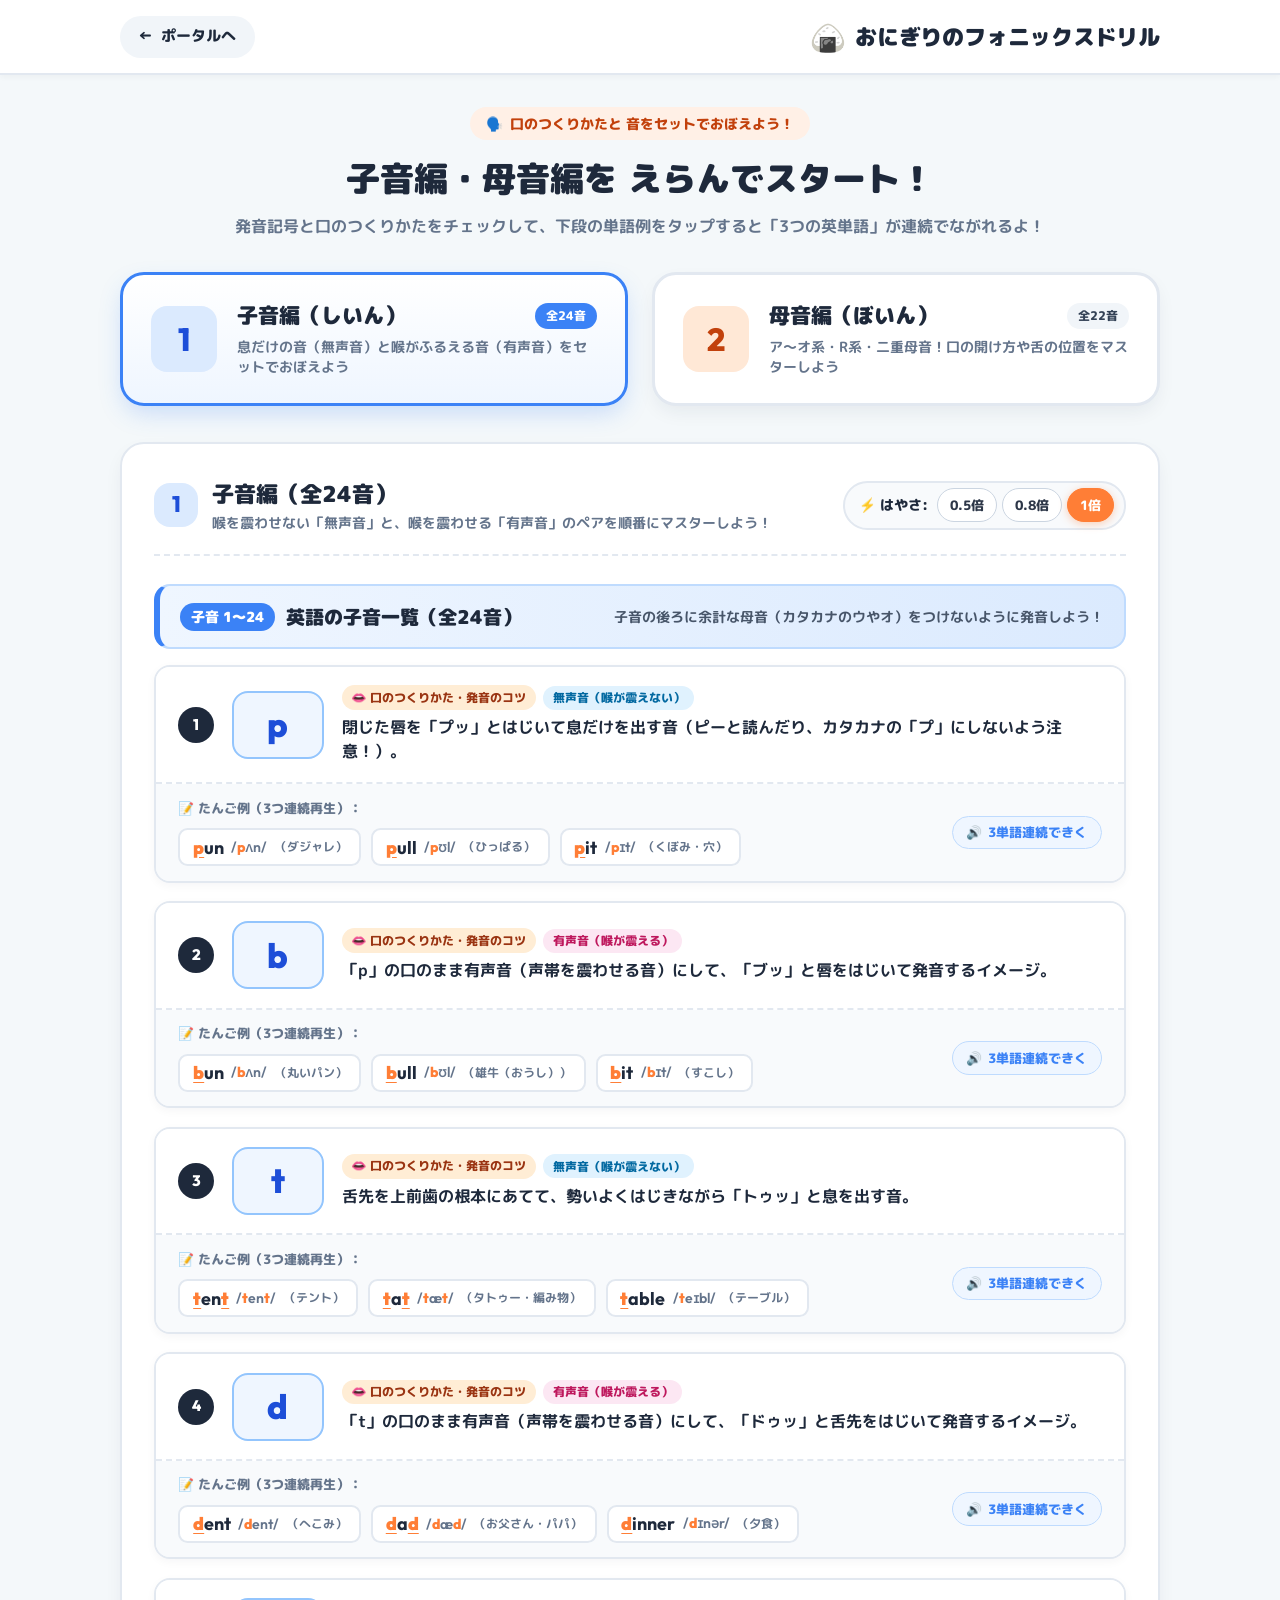
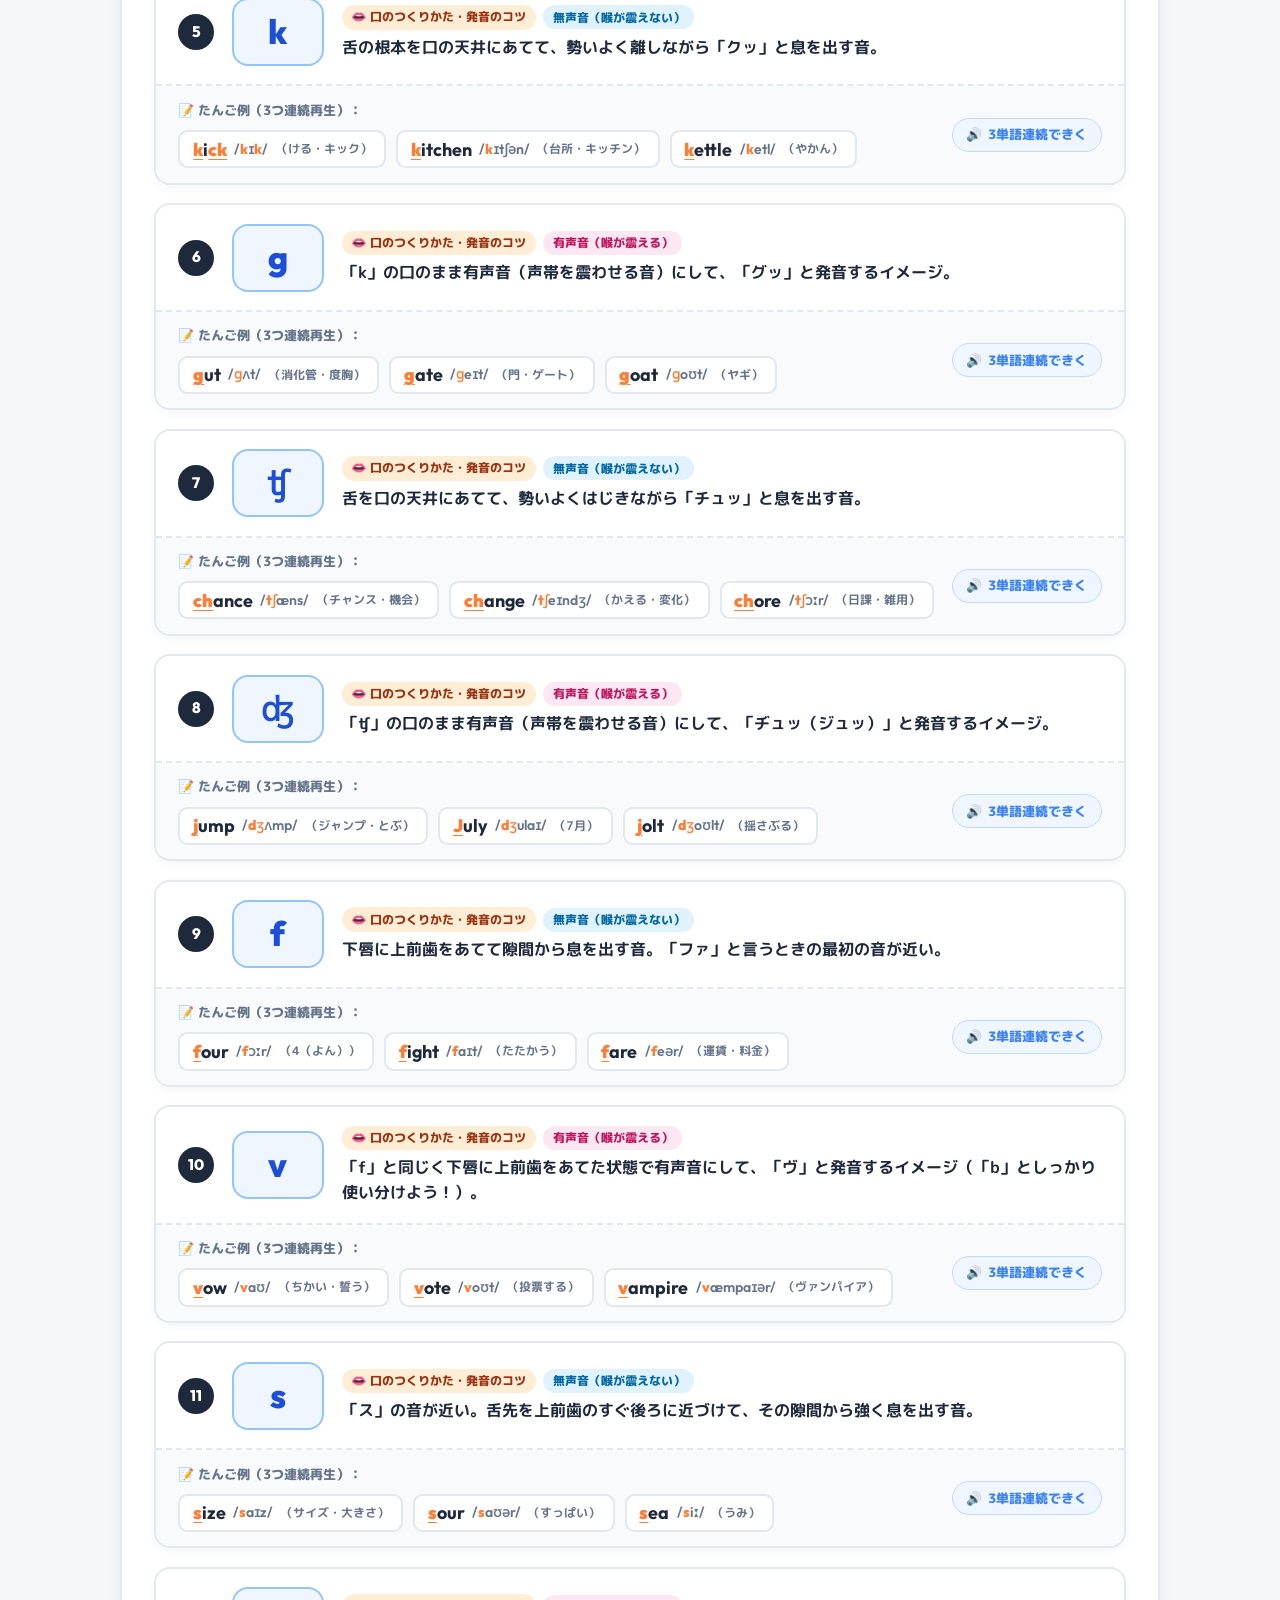
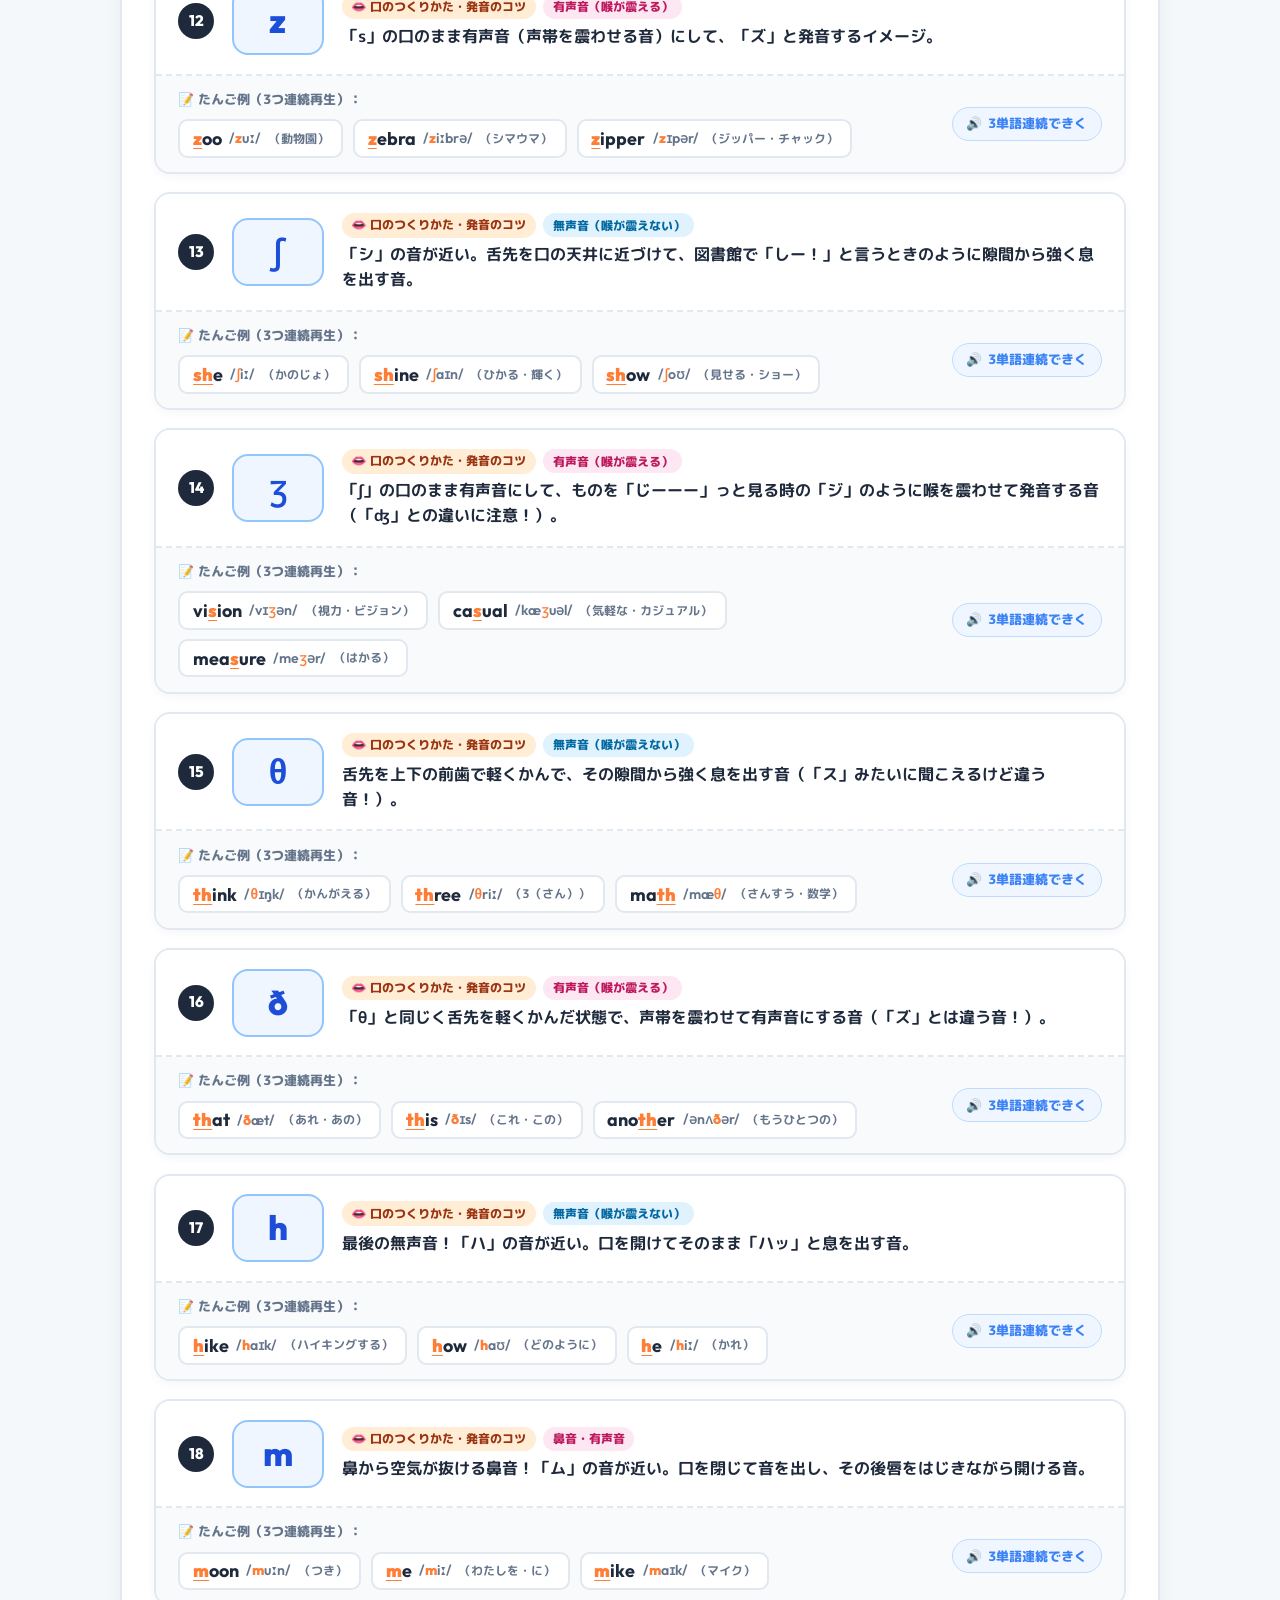
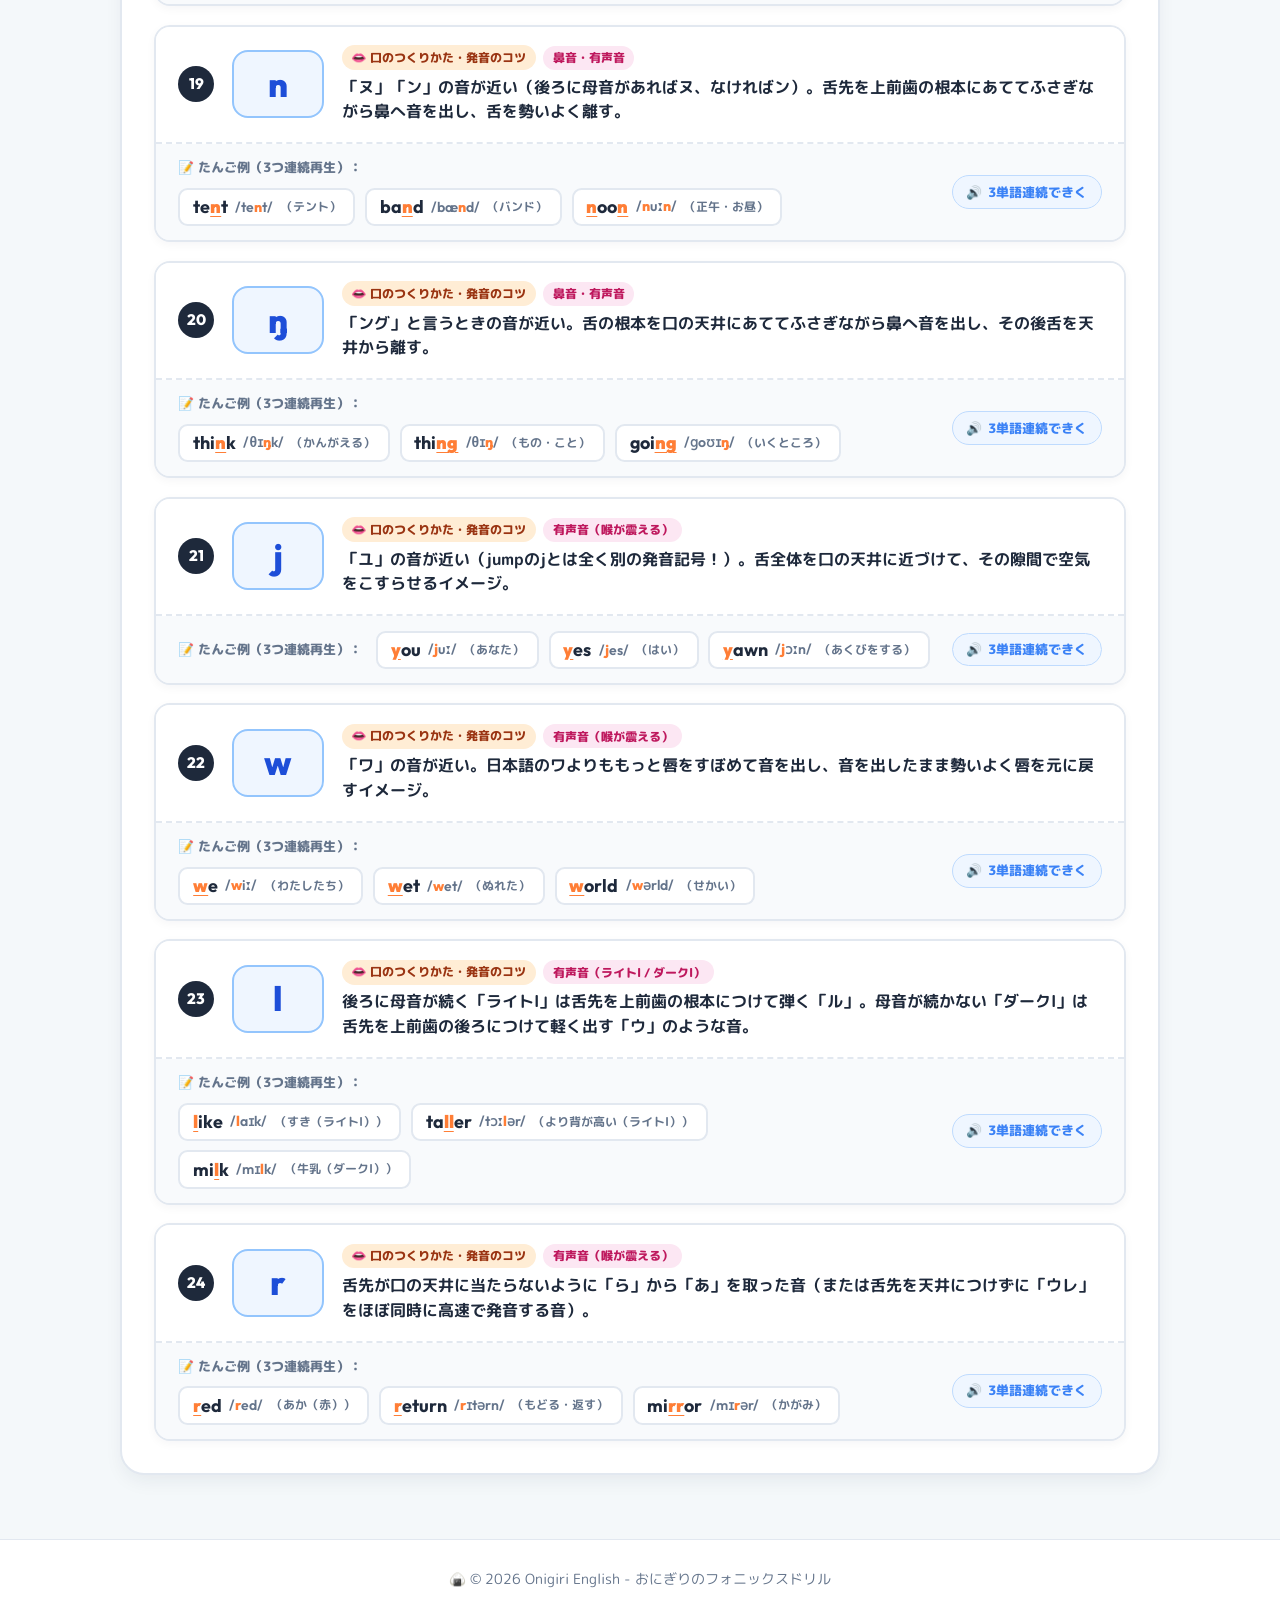
==== games/phonics-drill/index.html @ 9c0c74ba "feat(word-match): add sub-category tabs and update phonics status - Add `sub-group-tabs-container` f" ====
<!doctype html>
<html lang="ja">
  <head>
    <meta charset="UTF-8" />
    <meta name="viewport" content="width=device-width, initial-scale=1.0" />
    <title>おにぎりのフォニックスドリル - Onigiri English</title>
    <meta
      name="description"
      content="英語の発音記号（母音編・子音編）の口の作り方と単語例をネイティブ音声で楽しくマスターしよう！"
    />

    <!-- 専用スタイルシート -->
    <link rel="stylesheet" href="./style.css" />
  </head>
  <body>
    <!-- ヘッダー -->
    <header class="game-header">
      <div class="container header-inner">
        <a href="../../index.html" class="back-link" aria-label="ポータル画面へ戻る">
          <span aria-hidden="true">←</span>
          <span>ポータルへ</span>
        </a>

        <div class="header-title-wrap">
          <span class="header-badge-icon" aria-hidden="true">🍙</span>
          <h1 class="game-page-title">おにぎりのフォニックスドリル</h1>
        </div>
      </div>
    </header>

    <!-- メインコンテンツ -->
    <main class="main-area">
      <div class="container">
        <!-- 案内バナー -->
        <section class="intro-banner">
          <div class="intro-badge">
            <span aria-hidden="true">🗣️</span>
            <span>口のつくりかたと 音をセットでおぼえよう！</span>
          </div>
          <h2 class="intro-title">子音編・母音編を えらんでスタート！</h2>
          <p class="intro-desc">
            発音記号と口のつくりかたをチェックして、下段の単語例をタップすると「3つの英単語」が連続でながれるよ！
          </p>
        </section>

        <!-- 1. 「子音編」「母音編」の2大選択ボタン（左：1 子音編 / 右：2 母音編） -->
        <section class="category-selection-section" aria-label="子音編・母音編の選択">
          <div class="category-grid" role="tablist" aria-label="発音カテゴリ選択">
            <button
              id="consonantModeBtn"
              class="category-card active"
              type="button"
              role="tab"
              aria-selected="true"
              aria-controls="phonicsListSection"
            >
              <div class="category-icon-box consonant-icon-box" aria-hidden="true">
                1
              </div>
              <div class="category-content">
                <div class="category-title-row">
                  <h3 class="category-title">子音編（しいん）</h3>
                  <span class="category-count-badge">全24音</span>
                </div>
                <p class="category-desc">
                  息だけの音（無声音）と喉がふるえる音（有声音）をセットでおぼえよう
                </p>
              </div>
            </button>

            <button
              id="vowelModeBtn"
              class="category-card"
              type="button"
              role="tab"
              aria-selected="false"
              aria-controls="phonicsListSection"
            >
              <div class="category-icon-box vowel-icon-box" aria-hidden="true">
                2
              </div>
              <div class="category-content">
                <div class="category-title-row">
                  <h3 class="category-title">母音編（ぼいん）</h3>
                  <span class="category-count-badge">全22音</span>
                </div>
                <p class="category-desc">
                  ア〜オ系・R系・二重母音！口の開け方や舌の位置をマスターしよう
                </p>
              </div>
            </button>
          </div>
        </section>

        <!-- 発音記号リストセクション -->
        <section id="phonicsListSection" class="phonics-list-section consonant-theme" aria-label="発音記号ドリル一覧">
          <!-- コントロールバー（現在の編タイトル ＆ 3段階スピード切替ボタン） -->
          <div class="drill-header-bar">
            <div class="drill-title-box">
              <span id="currentCategoryEmoji" class="drill-category-index" aria-hidden="true">1</span>
              <div>
                <h3 id="currentCategoryTitle" class="drill-category-title">子音編（全24音）</h3>
                <p id="currentCategorySubtitle" class="drill-category-subtitle">
                  喉を震わせない「無声音」と、喉を震わせる「有声音」のペアを順番にマスターしよう！
                </p>
              </div>
            </div>

            <div class="drill-controls-group">
              <!-- 3段階スピード倍率ボタン -->
              <div class="speed-buttons-box" role="group" aria-label="音声読み上げスピード倍率">
                <span class="speed-box-label">
                  <span aria-hidden="true">⚡</span>はやさ:
                </span>
                <div class="speed-btn-group">
                  <button
                    type="button"
                    class="speed-stage-btn"
                    data-speed="0.5"
                    aria-pressed="false"
                  >
                    0.5倍
                  </button>
                  <button
                    type="button"
                    class="speed-stage-btn"
                    data-speed="0.8"
                    aria-pressed="false"
                  >
                    0.8倍
                  </button>
                  <button
                    type="button"
                    class="speed-stage-btn active"
                    data-speed="1.0"
                    aria-pressed="true"
                  >
                    1倍
                  </button>
                </div>
              </div>
            </div>
          </div>

          <!-- 発音記号グループ＆カード一覧コンテナ（JSで動的描画） -->
          <div id="phonicsGroupsContainer" class="phonics-groups-container" aria-live="polite">
            <!-- JSで生成 -->
          </div>
        </section>
      </div>
    </main>

    <!-- フッター -->
    <footer class="game-footer">
      <div class="container">
        <p>🍙 © 2026 Onigiri English - おにぎりのフォニックスドリル</p>
      </div>
    </footer>

    <!-- 専用ロジック（ES Modules） -->
    <script type="module" src="./main.js"></script>
  </body>
</html>
---- games/phonics-drill/style.css ----
/* ==========================================================================
   おにぎりのフォニックスドリル専用スタイル (games/phonics-drill/style.css)
   ========================================================================== */

@import url('https://fonts.googleapis.com/css2?family=M+PLUS+Rounded+1c:wght@400;500;700;800;900&family=Outfit:wght@600;700;800&display=swap');

:root {
  --color-bg: #F4F8FA;
  --color-card-bg: #FFFFFF;
  --color-nori: #1E293B;
  --color-text-main: #2D3748;
  --color-text-muted: #64748B;

  --color-orange: #FF7E36;
  --color-orange-light: #FFF0E6;
  --color-blue: #3B82F6;
  --color-blue-light: #EFF6FF;
  --color-green: #10B981;
  --color-green-light: #ECFDF5;
  --color-yellow: #F59E0B;
  --color-yellow-light: #FEF3C7;
  --color-purple: #8B5CF6;
  --color-purple-light: #F5F3FF;

  --color-border: #E2E8F0;

  --radius-sm: 0.6rem;
  --radius-md: 1rem;
  --radius-lg: 1.5rem;
  --radius-full: 9999px;

  --shadow-sm: 0 2px 6px rgba(0, 0, 0, 0.04);
  --shadow-md: 0 8px 20px -4px rgba(30, 41, 59, 0.08);
  --shadow-hover: 0 14px 28px -6px rgba(30, 41, 59, 0.14);
}

*, *::before, *::after {
  box-sizing: border-box;
  margin: 0;
  padding: 0;
}

body {
  font-family: 'M PLUS Rounded 1c', -apple-system, BlinkMacSystemFont, "Segoe UI", Roboto, sans-serif;
  background-color: var(--color-bg);
  color: var(--color-text-main);
  line-height: 1.6;
  min-height: 100vh;
  display: flex;
  flex-direction: column;
  -webkit-font-smoothing: antialiased;
}

.container {
  width: 100%;
  max-width: 1080px;
  margin: 0 auto;
  padding: 0 1.25rem;
}

/* ==========================================================================
   ヘッダー
   ========================================================================== */
.game-header {
  background-color: #FFFFFF;
  border-bottom: 2px solid var(--color-border);
  padding: 0.85rem 0;
  position: sticky;
  top: 0;
  z-index: 50;
  box-shadow: var(--shadow-sm);
}

.header-inner {
  display: flex;
  align-items: center;
  justify-content: space-between;
  gap: 1rem;
}

.back-link {
  display: inline-flex;
  align-items: center;
  gap: 0.5rem;
  background-color: #F1F5F9;
  color: var(--color-nori);
  text-decoration: none;
  font-weight: 800;
  font-size: 0.95rem;
  padding: 0.55rem 1.15rem;
  border-radius: var(--radius-full);
  transition: all 0.2s ease;
  min-height: 42px;
}

.back-link:hover {
  background-color: #E2E8F0;
  transform: translateX(-3px);
}

.header-title-wrap {
  display: flex;
  align-items: center;
  gap: 0.6rem;
}

.header-badge-icon {
  font-size: 1.8rem;
  user-select: none;
}

.game-page-title {
  font-size: 1.4rem;
  font-weight: 900;
  color: var(--color-nori);
  letter-spacing: -0.01em;
}

/* ==========================================================================
   メインエリア ＆ イントロバナー
   ========================================================================== */
.main-area {
  flex: 1;
  padding: 2rem 0 4rem;
}

.intro-banner {
  text-align: center;
  margin-bottom: 2rem;
}

.intro-badge {
  display: inline-flex;
  align-items: center;
  gap: 0.4rem;
  background-color: var(--color-orange-light);
  color: #C2410C;
  font-weight: 800;
  font-size: 0.85rem;
  padding: 0.35rem 1rem;
  border-radius: var(--radius-full);
  margin-bottom: 0.75rem;
}

.intro-title {
  font-size: clamp(1.5rem, 3.5vw, 2.1rem);
  font-weight: 900;
  color: var(--color-nori);
  margin-bottom: 0.5rem;
}

.intro-desc {
  font-size: 1rem;
  color: var(--color-text-muted);
  font-weight: 700;
}

/* ==========================================================================
   1. 「子音編（1）」「母音編（2）」選択ボタン
   ========================================================================== */
.category-selection-section {
  margin-bottom: 2.25rem;
}

.category-grid {
  display: grid;
  grid-template-columns: repeat(auto-fit, minmax(290px, 1fr));
  gap: 1.5rem;
}

.category-card {
  background-color: var(--color-card-bg);
  border-radius: var(--radius-lg);
  border: 3px solid var(--color-border);
  padding: 1.6rem 1.75rem;
  display: flex;
  align-items: center;
  gap: 1.25rem;
  cursor: pointer;
  text-align: left;
  transition: all 0.25s cubic-bezier(0.16, 1, 0.3, 1);
  box-shadow: var(--shadow-md);
  font-family: inherit;
  user-select: none;
}

.category-card:hover {
  transform: translateY(-4px);
  box-shadow: var(--shadow-hover);
  border-color: #CBD5E1;
}

.category-card.active {
  border-color: var(--color-orange);
  background: linear-gradient(to bottom, #FFFFFF, var(--color-orange-light));
  box-shadow: 0 10px 24px -4px rgba(255, 126, 54, 0.25);
}

#consonantModeBtn.category-card.active {
  border-color: var(--color-blue);
  background: linear-gradient(to bottom, #FFFFFF, var(--color-blue-light));
  box-shadow: 0 10px 24px -4px rgba(59, 130, 246, 0.25);
}

.category-icon-box {
  width: 66px;
  height: 66px;
  border-radius: var(--radius-md);
  display: flex;
  align-items: center;
  justify-content: center;
  font-family: 'Outfit', sans-serif;
  font-size: 2rem;
  font-weight: 800;
  flex-shrink: 0;
  transition: transform 0.2s ease;
}

.category-card:hover .category-icon-box {
  transform: scale(1.08) rotate(-4deg);
}

.vowel-icon-box {
  background-color: #FFE8D6;
  color: #C2410C;
}

.consonant-icon-box {
  background-color: #DBEAFE;
  color: #1D4ED8;
}

.category-content {
  flex: 1;
}

.category-title-row {
  display: flex;
  align-items: center;
  justify-content: space-between;
  gap: 0.5rem;
  margin-bottom: 0.35rem;
}

.category-title {
  font-size: 1.3rem;
  font-weight: 900;
  color: var(--color-nori);
}

.category-count-badge {
  font-size: 0.78rem;
  font-weight: 800;
  padding: 0.25rem 0.7rem;
  border-radius: var(--radius-full);
  background-color: #F1F5F9;
  color: #334155;
}

.category-card.active .category-count-badge {
  background-color: var(--color-orange);
  color: #FFFFFF;
}

#consonantModeBtn.category-card.active .category-count-badge {
  background-color: var(--color-blue);
  color: #FFFFFF;
}

.category-desc {
  font-size: 0.88rem;
  color: var(--color-text-muted);
  font-weight: 600;
  line-height: 1.45;
}

/* ==========================================================================
   ドリル一覧セクション ＆ コントロールバー
   ========================================================================== */
.phonics-list-section {
  background-color: #FFFFFF;
  border-radius: var(--radius-lg);
  border: 2px solid var(--color-border);
  box-shadow: var(--shadow-md);
  padding: 2rem;
}

.drill-header-bar {
  display: flex;
  flex-wrap: wrap;
  align-items: center;
  justify-content: space-between;
  gap: 1.25rem;
  margin-bottom: 1.75rem;
  padding-bottom: 1.25rem;
  border-bottom: 2px dashed #E2E8F0;
}

.drill-title-box {
  display: flex;
  align-items: center;
  gap: 0.85rem;
}

.drill-category-index {
  width: 44px;
  height: 44px;
  border-radius: var(--radius-md);
  background-color: #FFE8D6;
  color: #C2410C;
  font-family: 'Outfit', sans-serif;
  font-size: 1.4rem;
  font-weight: 800;
  display: inline-flex;
  align-items: center;
  justify-content: center;
  flex-shrink: 0;
  user-select: none;
}

.consonant-theme .drill-category-index {
  background-color: #DBEAFE;
  color: #1D4ED8;
}

.drill-category-title {
  font-size: 1.4rem;
  font-weight: 900;
  color: var(--color-nori);
}

.drill-category-subtitle {
  font-size: 0.88rem;
  color: var(--color-text-muted);
  font-weight: 700;
}

/* 3段階スピード倍率ボタン */
.speed-buttons-box {
  display: inline-flex;
  align-items: center;
  gap: 0.55rem;
  background-color: #F8FAFC;
  border: 2px solid #E2E8F0;
  padding: 0.35rem 0.65rem;
  border-radius: var(--radius-full);
}

.speed-box-label {
  font-size: 0.85rem;
  font-weight: 800;
  color: var(--color-nori);
  display: inline-flex;
  align-items: center;
  gap: 0.25rem;
  padding-left: 0.25rem;
  user-select: none;
}

.speed-btn-group {
  display: inline-flex;
  align-items: center;
  gap: 0.3rem;
}

.speed-stage-btn {
  font-family: inherit;
  font-size: 0.82rem;
  font-weight: 800;
  color: var(--color-text-main);
  background-color: #FFFFFF;
  border: 1.5px solid #CBD5E1;
  border-radius: var(--radius-full);
  padding: 0.3rem 0.75rem;
  cursor: pointer;
  transition: all 0.18s ease;
  min-height: 34px;
}

.speed-stage-btn:hover {
  background-color: #FFF7ED;
  border-color: var(--color-orange);
}

.speed-stage-btn.active {
  background-color: var(--color-orange);
  color: #FFFFFF;
  border-color: var(--color-orange);
  box-shadow: 0 2px 8px rgba(255, 126, 54, 0.35);
}

/* ==========================================================================
   母音グループ（プルダウン開閉対応）/ 子音グループ見出し
   ========================================================================== */
.phonics-groups-container {
  display: flex;
  flex-direction: column;
  gap: 1.25rem;
}

.phonics-group-block {
  display: flex;
  flex-direction: column;
  gap: 1rem;
}

.phonics-group-header {
  width: 100%;
  display: flex;
  flex-wrap: wrap;
  align-items: center;
  justify-content: space-between;
  gap: 0.75rem;
  background: linear-gradient(90deg, #FFF7ED 0%, #FFEDD5 100%);
  border: 2px solid #FED7AA;
  border-left: 6px solid var(--color-orange);
  padding: 0.95rem 1.25rem;
  border-radius: var(--radius-md);
  font-family: inherit;
  text-align: left;
  transition: all 0.2s ease;
}

button.phonics-group-header {
  cursor: pointer;
}

button.phonics-group-header:hover {
  background: linear-gradient(90deg, #FFEDD5 0%, #FED7AA 100%);
  transform: translateY(-1px);
  box-shadow: var(--shadow-sm);
}

.consonant-theme .phonics-group-header {
  background: linear-gradient(90deg, #EFF6FF 0%, #DBEAFE 100%);
  border-color: #BFDBFE;
  border-left-color: var(--color-blue);
}

.phonics-group-title-wrap {
  display: flex;
  align-items: center;
  gap: 0.65rem;
  flex-wrap: wrap;
}

.phonics-group-badge {
  background-color: var(--color-orange);
  color: #FFFFFF;
  font-weight: 900;
  font-size: 0.85rem;
  padding: 0.2rem 0.7rem;
  border-radius: var(--radius-full);
}

.consonant-theme .phonics-group-badge {
  background-color: var(--color-blue);
}

.phonics-group-title {
  font-size: 1.18rem;
  font-weight: 900;
  color: var(--color-nori);
}

.phonics-group-right {
  display: flex;
  align-items: center;
  gap: 0.85rem;
}

.phonics-group-note {
  font-size: 0.86rem;
  font-weight: 700;
  color: #475569;
}

.group-accordion-indicator {
  display: inline-flex;
  align-items: center;
  gap: 0.35rem;
  background-color: #FFFFFF;
  border: 1.5px solid #FDBA74;
  color: #C2410C;
  font-size: 0.8rem;
  font-weight: 800;
  padding: 0.3rem 0.75rem;
  border-radius: var(--radius-full);
  flex-shrink: 0;
  transition: all 0.2s ease;
}

.group-accordion-arrow {
  display: inline-block;
  transition: transform 0.22s ease;
}

.phonics-group-block:not(.collapsed) .group-accordion-arrow {
  transform: rotate(180deg);
}

.phonics-cards-list {
  display: flex;
  flex-direction: column;
  gap: 1.15rem;
}

.phonics-group-block.collapsed .phonics-cards-list {
  display: none;
}

/* ==========================================================================
   各発音記号の2段構成カード
   - 1段目: 番号 + 大きく発音記号 + 音の作り方（口の作り方）の説明（表示専用）
   - 2段目: その音が入る簡単な英単語3つの例（クリックで3単語連続再生）
   ========================================================================== */
.phonics-item-card {
  background-color: #FFFFFF;
  border: 2px solid #E2E8F0;
  border-radius: var(--radius-md);
  overflow: hidden;
  box-shadow: 0 3px 10px rgba(15, 23, 42, 0.04);
  transition: border-color 0.2s ease, box-shadow 0.2s ease;
}

.phonics-item-card:hover {
  border-color: #CBD5E1;
  box-shadow: 0 8px 20px rgba(15, 23, 42, 0.08);
}

/* 1段目：発音記号 ＋ 口の作り方説明（クリック再生なし・表示専用） */
.phonics-row-top {
  width: 100%;
  display: flex;
  align-items: center;
  justify-content: space-between;
  gap: 1.25rem;
  padding: 1.15rem 1.4rem;
  background-color: #FFFFFF;
  border-bottom: 2px dashed #E2E8F0;
  text-align: left;
}

.phonics-top-left {
  display: flex;
  align-items: center;
  gap: 1.1rem;
  flex: 1;
}

/* 通し番号バッジ */
.phonics-number-badge {
  width: 36px;
  height: 36px;
  border-radius: var(--radius-full);
  background-color: var(--color-nori);
  color: #FFFFFF;
  font-family: 'Outfit', sans-serif;
  font-size: 0.95rem;
  font-weight: 800;
  display: flex;
  align-items: center;
  justify-content: center;
  flex-shrink: 0;
}

/* 大きく表示する発音記号ボックス */
.phonics-symbol-box {
  min-width: 92px;
  height: 68px;
  padding: 0 1rem;
  border-radius: var(--radius-md);
  background-color: #FFF7ED;
  border: 2.5px solid #FDBA74;
  display: flex;
  align-items: center;
  justify-content: center;
  flex-shrink: 0;
}

.consonant-theme .phonics-symbol-box {
  background-color: #EFF6FF;
  border-color: #93C5FD;
}

.phonics-symbol-text {
  font-family: 'Outfit', 'Lucida Sans Unicode', 'Arial Unicode MS', sans-serif;
  font-size: 2.15rem;
  font-weight: 800;
  color: #C2410C;
  line-height: 1.1;
}

.consonant-theme .phonics-symbol-text {
  color: #1D4ED8;
}

/* 口の作り方・音の出し方の説明 */
.phonics-guide-box {
  flex: 1;
  display: flex;
  flex-direction: column;
  gap: 0.3rem;
}

.phonics-guide-header {
  display: flex;
  align-items: center;
  flex-wrap: wrap;
  gap: 0.45rem;
}

.phonics-guide-label {
  display: inline-flex;
  align-items: center;
  gap: 0.25rem;
  font-size: 0.78rem;
  font-weight: 800;
  color: #9A3412;
  background-color: #FFEDD5;
  padding: 0.15rem 0.6rem;
  border-radius: var(--radius-full);
}

.voice-type-tag {
  font-size: 0.75rem;
  font-weight: 800;
  padding: 0.15rem 0.6rem;
  border-radius: var(--radius-full);
}

.voice-type-tag.voiceless {
  background-color: #E0F2FE;
  color: #0369A1;
}

.voice-type-tag.voiced {
  background-color: #FCE7F3;
  color: #BE185D;
}

.phonics-guide-text {
  font-size: 1.02rem;
  font-weight: 700;
  color: var(--color-nori);
  line-height: 1.5;
}

/* 2段目：その音が入る簡単な単語3つの例（クリックで3単語連続再生） */
.phonics-row-bottom {
  width: 100%;
  display: flex;
  flex-wrap: wrap;
  align-items: center;
  justify-content: space-between;
  gap: 0.85rem;
  padding: 0.9rem 1.4rem;
  background-color: #F8FAFC;
  border: none;
  text-align: left;
  font-family: inherit;
  cursor: pointer;
  transition: background-color 0.18s ease;
}

.phonics-row-bottom:hover {
  background-color: #EFF6FF;
}

.phonics-row-bottom.playing {
  background: linear-gradient(90deg, #EFF6FF 0%, #DBEAFE 100%);
}

.examples-left-wrap {
  display: flex;
  flex-wrap: wrap;
  align-items: center;
  gap: 0.65rem;
  flex: 1;
}

.examples-label {
  font-size: 0.8rem;
  font-weight: 800;
  color: var(--color-text-muted);
  display: inline-flex;
  align-items: center;
  gap: 0.25rem;
  margin-right: 0.2rem;
}

.examples-words-list {
  display: flex;
  flex-wrap: wrap;
  align-items: center;
  gap: 0.6rem;
}

.example-word-chip {
  display: inline-flex;
  align-items: center;
  gap: 0.45rem;
  background-color: #FFFFFF;
  border: 2px solid #E2E8F0;
  border-radius: var(--radius-sm);
  padding: 0.35rem 0.8rem;
  transition: all 0.18s ease;
}

.phonics-row-bottom:hover .example-word-chip {
  border-color: #BFDBFE;
}

.example-word-chip.speaking-now {
  background-color: #2563EB;
  border-color: #1D4ED8;
  color: #FFFFFF;
  transform: scale(1.06);
  box-shadow: 0 4px 12px rgba(37, 99, 235, 0.3);
}

/* 英単語の該当箇所（オレンジ＋下線） */
.example-word-en {
  font-family: 'Outfit', sans-serif;
  font-size: 1.12rem;
  font-weight: 700;
  color: var(--color-nori);
}

.example-word-en b {
  color: var(--color-orange);
  font-weight: 900;
  text-decoration: underline;
  text-underline-offset: 3px;
}

/* 発音記号の該当箇所（オレンジのみ・下線なし） */
.example-word-ipa {
  font-family: 'Outfit', 'Lucida Sans Unicode', 'Arial Unicode MS', sans-serif;
  font-size: 0.88rem;
  color: #64748B;
  font-weight: 600;
}

.example-word-ipa b {
  color: var(--color-orange);
  font-weight: 800;
  text-decoration: none;
}

.example-word-chip.speaking-now .example-word-en,
.example-word-chip.speaking-now .example-word-ipa,
.example-word-chip.speaking-now .example-word-ja {
  color: #FFFFFF;
}

.example-word-chip.speaking-now .example-word-en b,
.example-word-chip.speaking-now .example-word-ipa b {
  color: #FDE047;
}

.example-word-ja {
  font-size: 0.78rem;
  font-weight: 700;
  color: #64748B;
}

.examples-play-badge {
  display: inline-flex;
  align-items: center;
  gap: 0.35rem;
  background-color: #EFF6FF;
  border: 1.5px solid #BFDBFE;
  color: var(--color-blue);
  font-size: 0.8rem;
  font-weight: 800;
  padding: 0.4rem 0.85rem;
  border-radius: var(--radius-full);
  flex-shrink: 0;
  transition: all 0.2s ease;
}

.phonics-row-bottom:hover .examples-play-badge,
.phonics-row-bottom.playing .examples-play-badge {
  background-color: var(--color-blue);
  border-color: var(--color-blue);
  color: #FFFFFF;
}

/* ==========================================================================
   フッター ＆ レスポンシブ
   ========================================================================== */
.game-footer {
  background-color: #FFFFFF;
  border-top: 1px solid var(--color-border);
  padding: 1.75rem 0;
  text-align: center;
  color: var(--color-text-muted);
  font-size: 0.85rem;
}

@media (max-width: 720px) {
  .phonics-list-section {
    padding: 1.25rem;
  }

  .phonics-row-top {
    flex-direction: column;
    align-items: flex-start;
    padding: 1rem;
  }

  .phonics-top-left {
    width: 100%;
    align-items: flex-start;
  }

  .phonics-symbol-box {
    min-width: 74px;
    height: 60px;
  }

  .phonics-symbol-text {
    font-size: 1.75rem;
  }

  .phonics-row-bottom {
    flex-direction: column;
    align-items: flex-start;
    padding: 0.85rem 1rem;
  }

  .examples-play-badge {
    align-self: flex-end;
  }
}
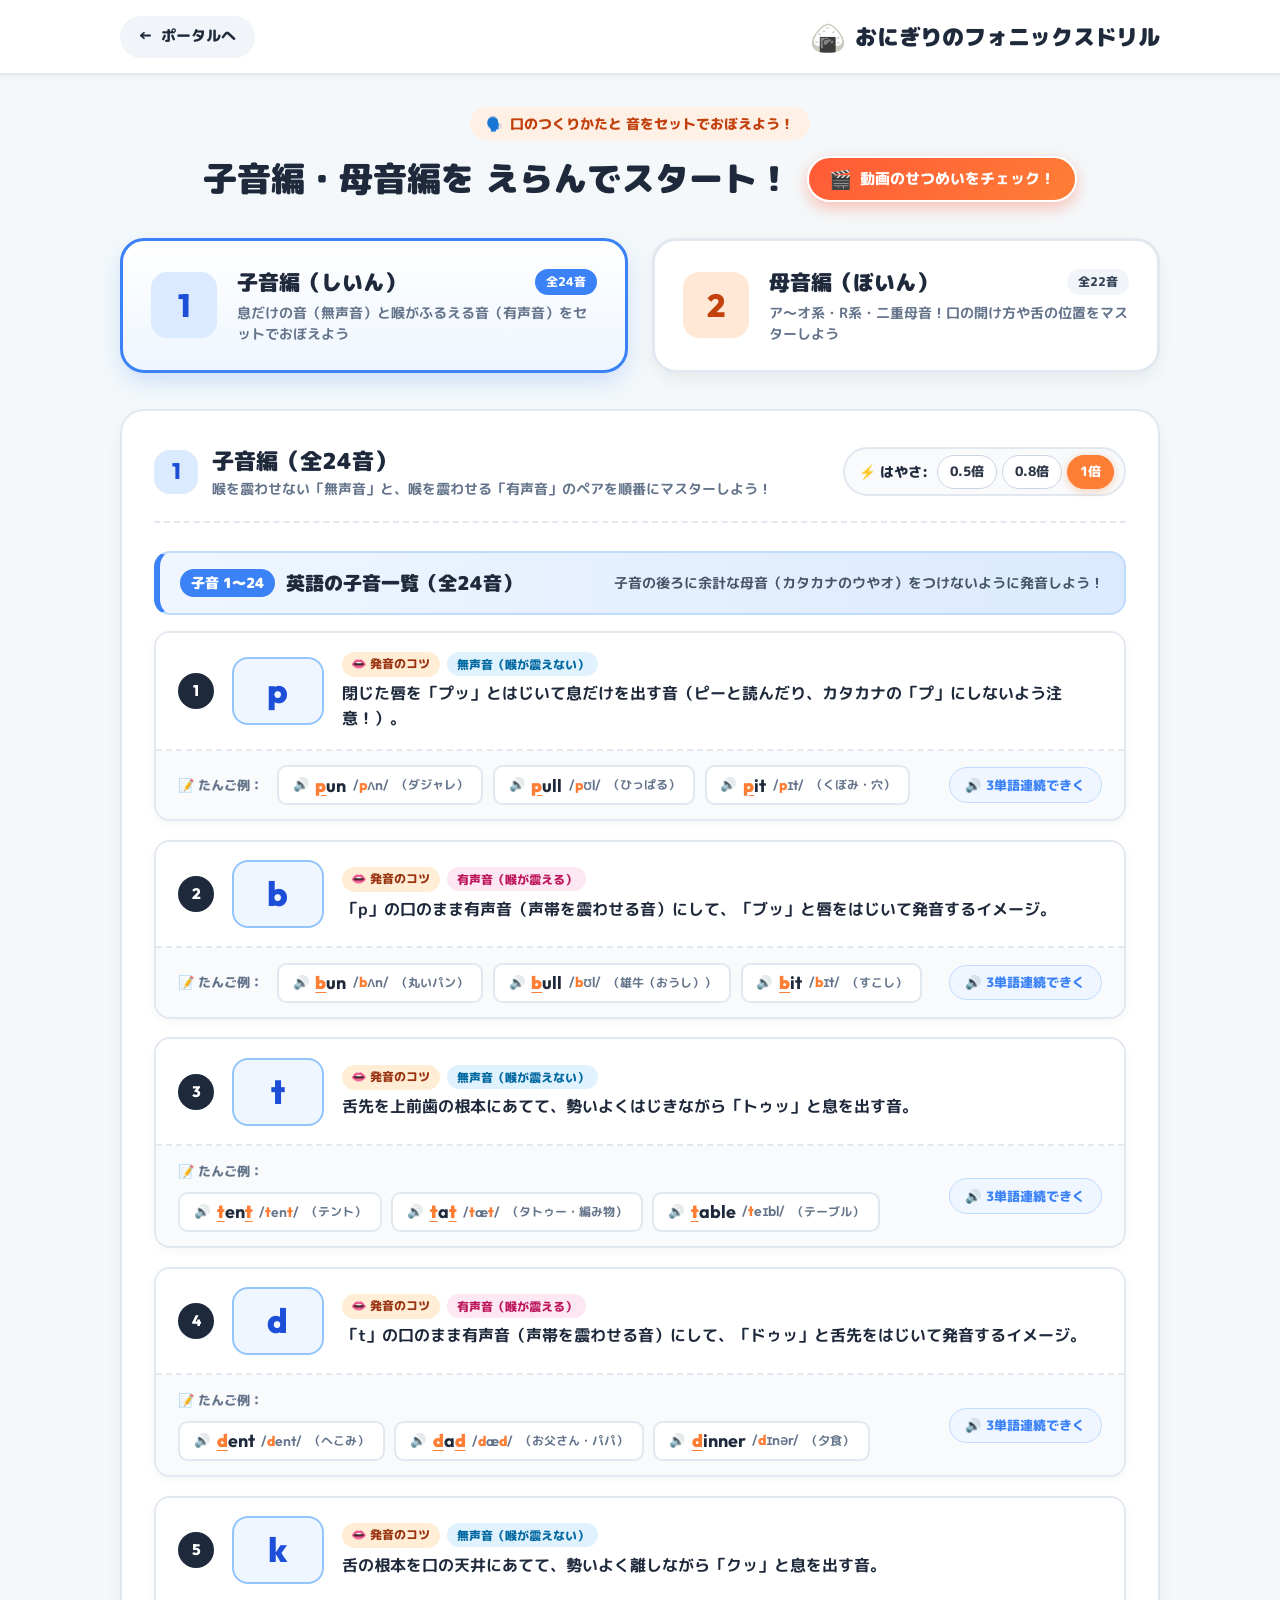
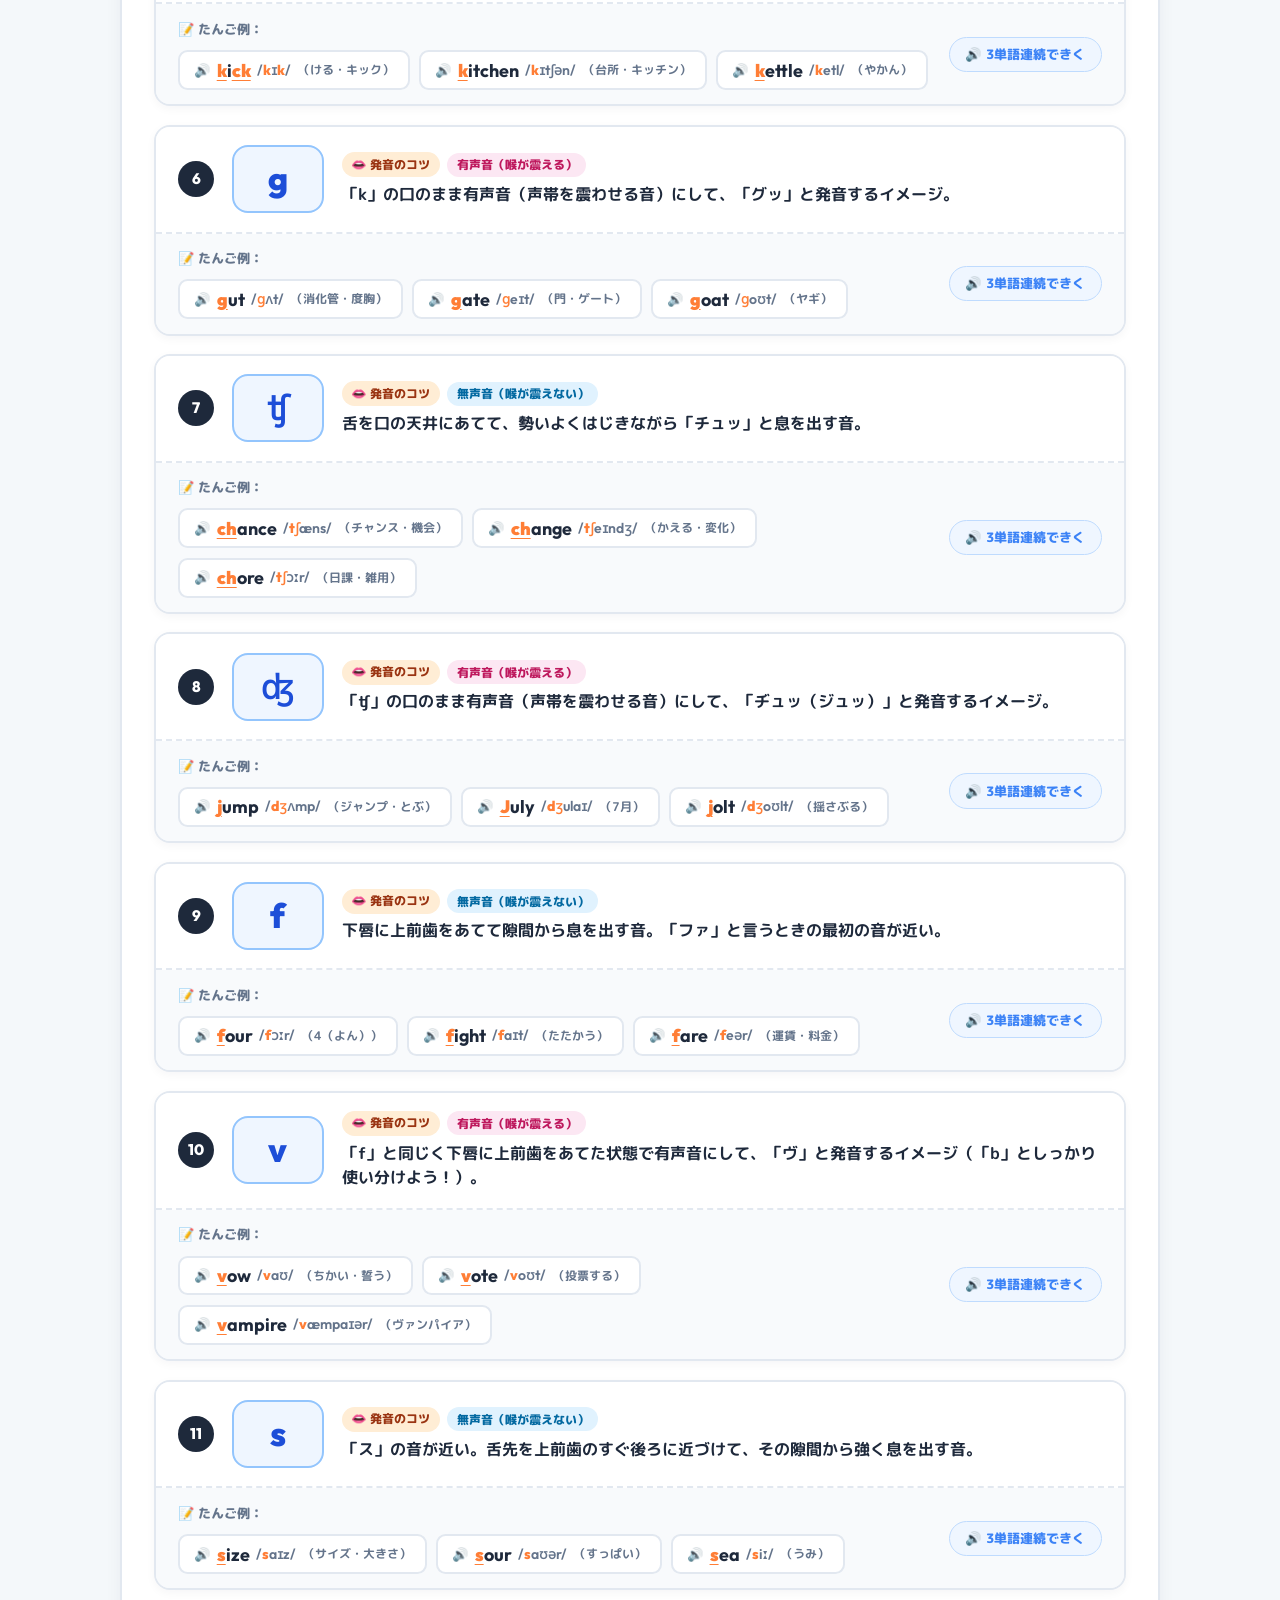
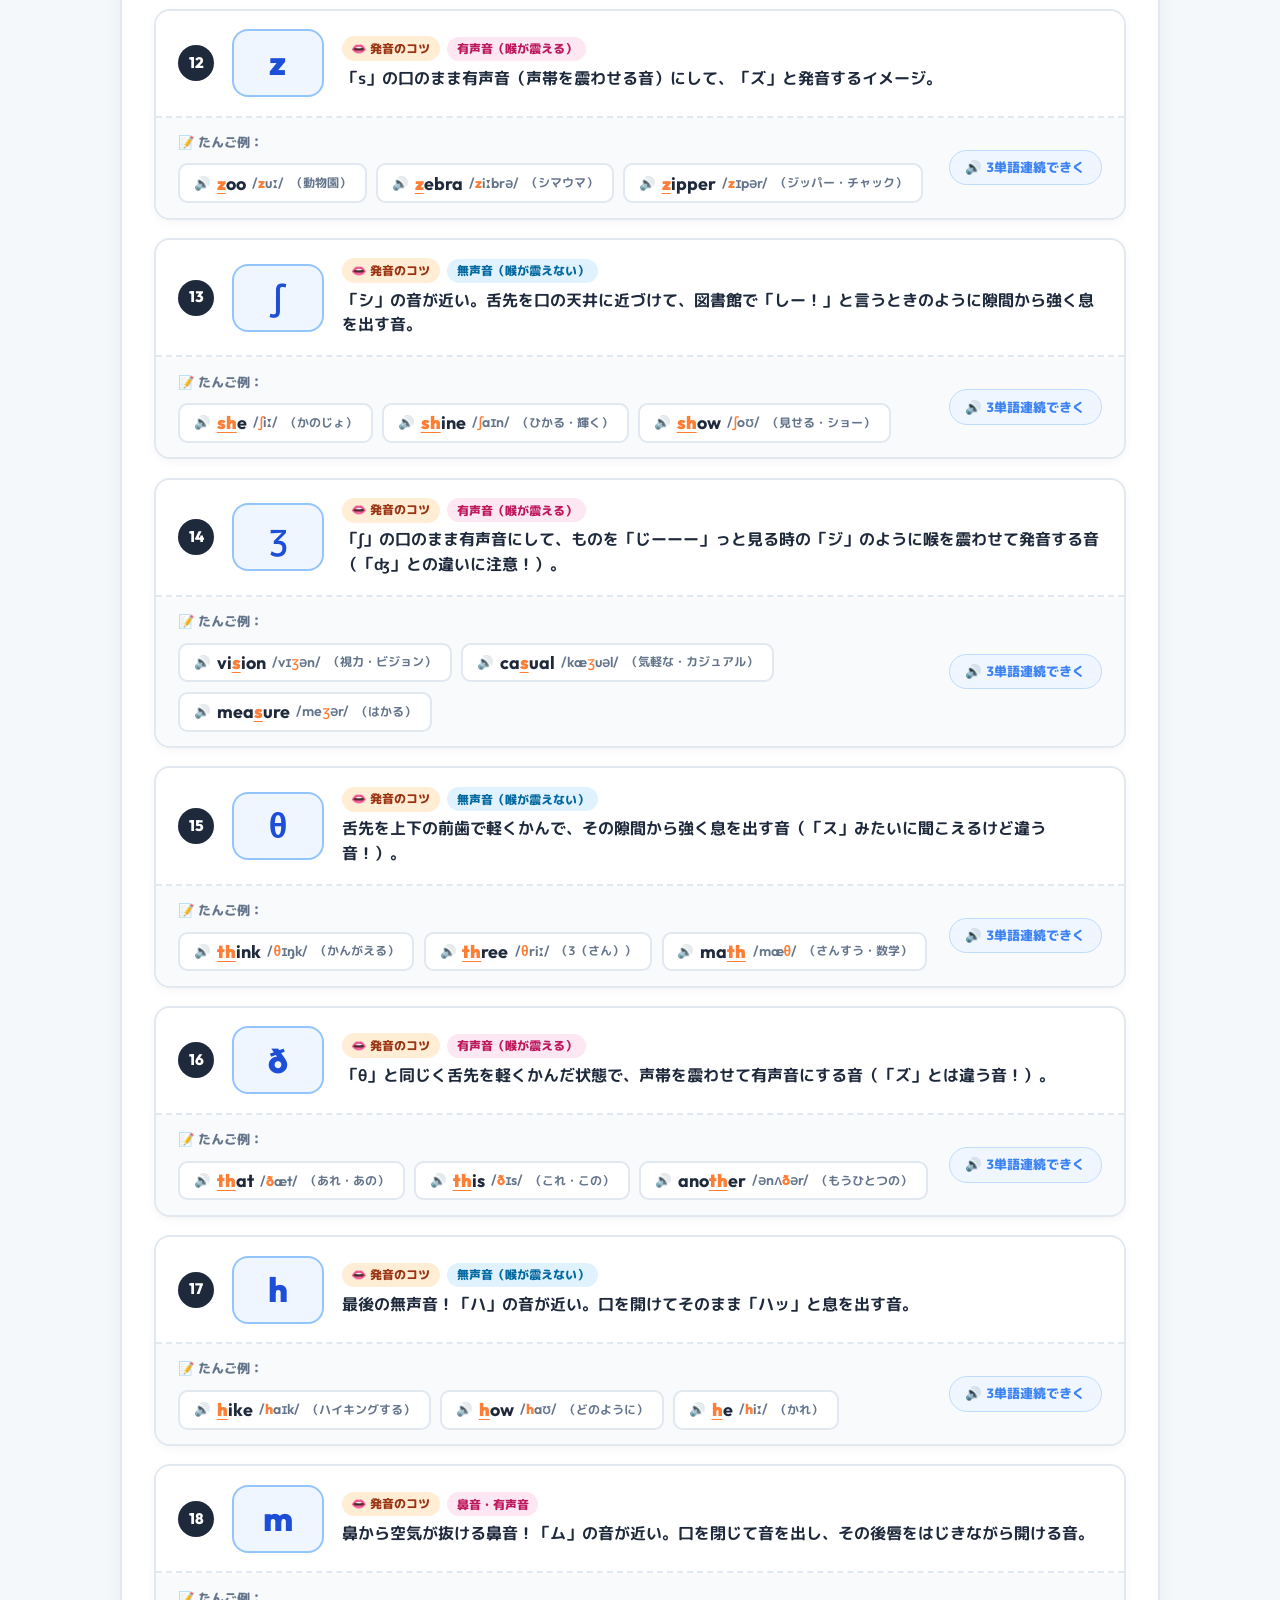
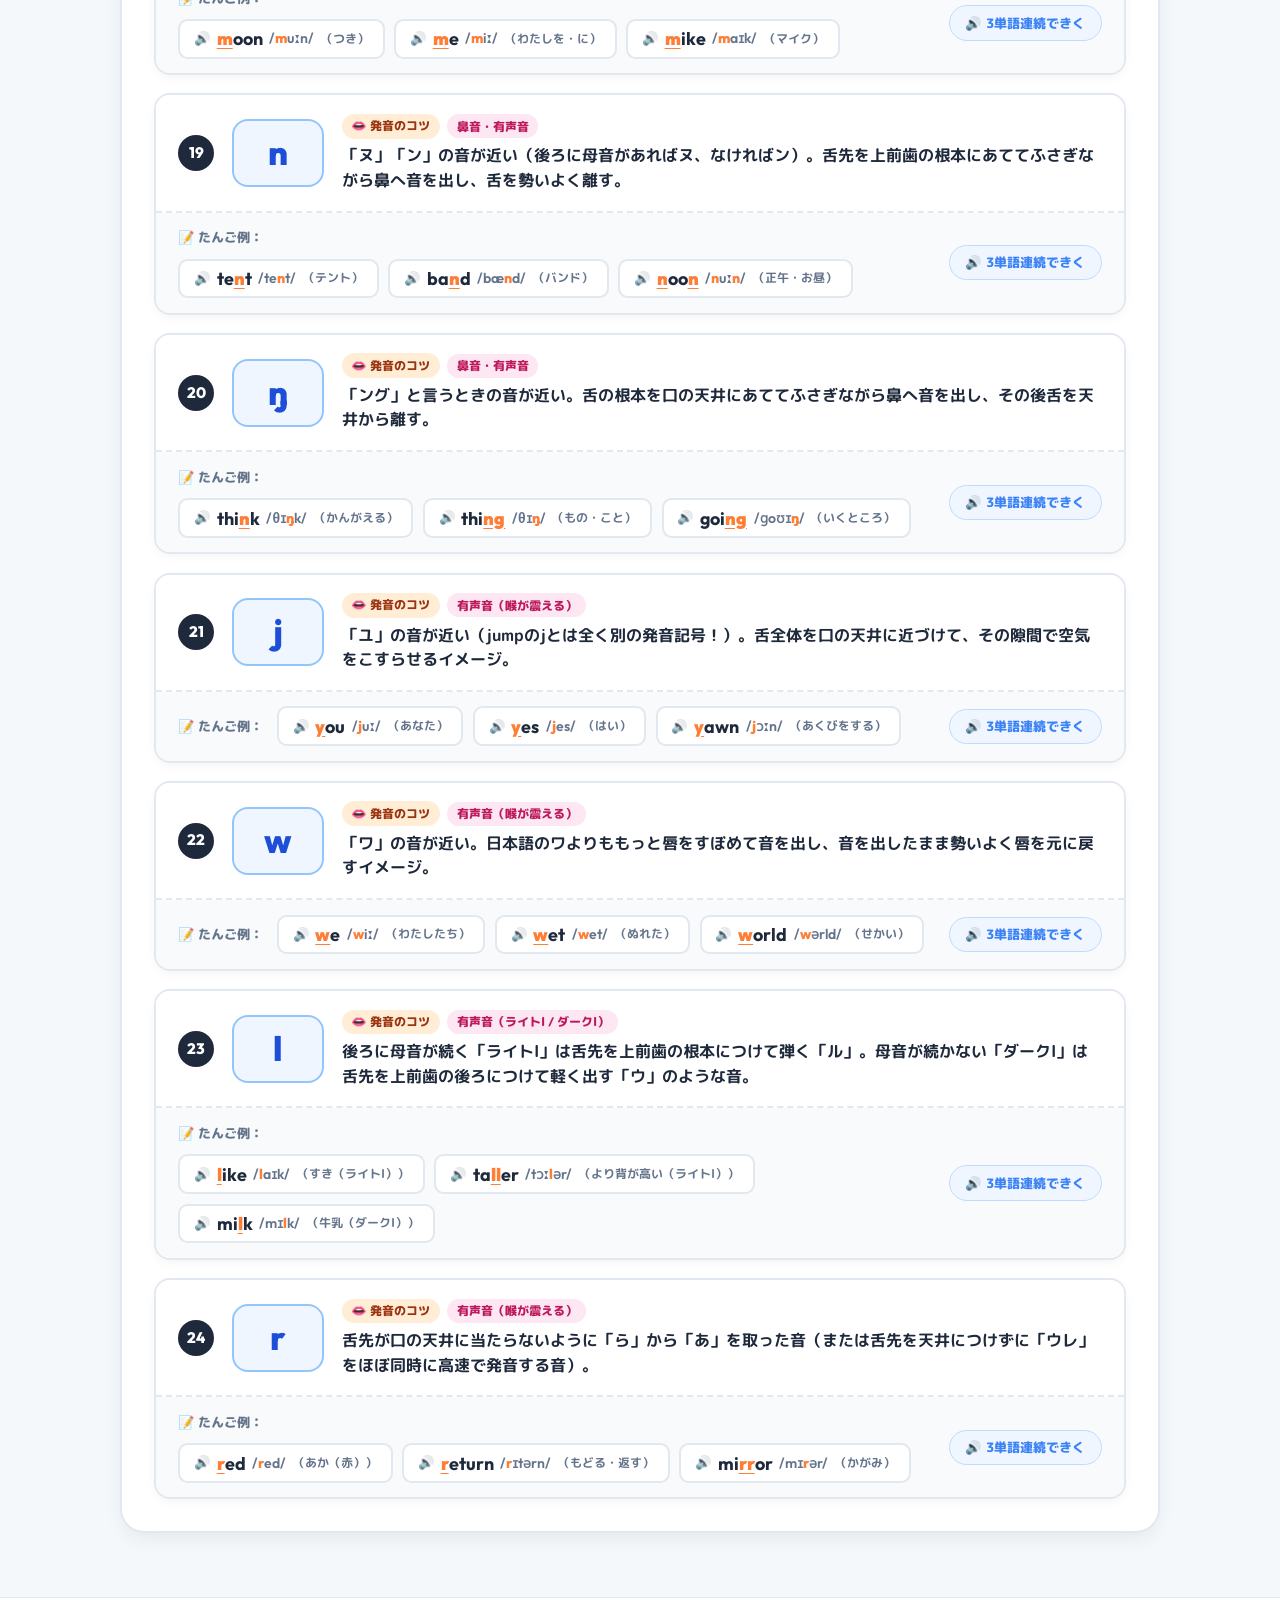
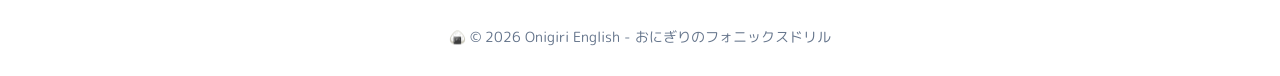
==== commit 89887db3: "feat(games): add alphabet learning game and update phonics UI - Add new alphabet learning game to th" ====
--- a/games/phonics-drill/index.html
+++ b/games/phonics-drill/index.html
@@ -31,16 +31,25 @@
     <!-- メインコンテンツ -->
     <main class="main-area">
       <div class="container">
-        <!-- 案内バナー -->
+        <!-- 案内バナー（タイトル ＋ 右側に動画ショートカットボタン） -->
         <section class="intro-banner">
           <div class="intro-badge">
             <span aria-hidden="true">🗣️</span>
             <span>口のつくりかたと 音をセットでおぼえよう！</span>
           </div>
-          <h2 class="intro-title">子音編・母音編を えらんでスタート！</h2>
-          <p class="intro-desc">
-            発音記号と口のつくりかたをチェックして、下段の単語例をタップすると「3つの英単語」が連続でながれるよ！
-          </p>
+          <div class="intro-title-row">
+            <h2 class="intro-title">子音編・母音編を えらんでスタート！</h2>
+            <button
+              id="openVideoModalBtn"
+              class="video-shortcut-btn"
+              type="button"
+              aria-haspopup="dialog"
+              aria-controls="videoListModal"
+            >
+              <span class="video-btn-icon" aria-hidden="true">🎬</span>
+              <span>動画のせつめいをチェック！</span>
+            </button>
+          </div>
         </section>
 
         <!-- 1. 「子音編」「母音編」の2大選択ボタン（左：1 子音編 / 右：2 母音編） -->
@@ -150,6 +159,46 @@
       </div>
     </main>
 
+    <!-- 解説動画一覧モーダル（背景ぼかし＋前面スクロールリスト） -->
+    <div
+      id="videoListModal"
+      class="video-modal-overlay"
+      role="dialog"
+      aria-modal="true"
+      aria-labelledby="videoModalTitle"
+      aria-hidden="true"
+    >
+      <div class="video-modal-card">
+        <div class="video-modal-header">
+          <div class="video-modal-title-wrap">
+            <span class="video-modal-icon" aria-hidden="true">🎬</span>
+            <div>
+              <h3 id="videoModalTitle" class="video-modal-title">発音のせつめい動画リスト</h3>
+              <p class="video-modal-subtitle">見たい動画をえらぶと YouTube で再生されるよ！</p>
+            </div>
+          </div>
+          <button
+            id="closeVideoModalBtn"
+            class="video-modal-close-icon"
+            type="button"
+            aria-label="動画リストをとじる"
+          >
+            ✕
+          </button>
+        </div>
+
+        <div id="videoModalList" class="video-modal-scroll-list">
+          <!-- JSで動画リストを動的生成 -->
+        </div>
+
+        <div class="video-modal-footer">
+          <button id="closeVideoModalFooterBtn" class="video-modal-close-btn" type="button">
+            とじる
+          </button>
+        </div>
+      </div>
+    </div>
+
     <!-- フッター -->
     <footer class="game-footer">
       <div class="container">
--- a/games/phonics-drill/style.css
+++ b/games/phonics-drill/style.css
@@ -142,17 +142,51 @@
   margin-bottom: 0.75rem;
 }
 
+.intro-title-row {
+  display: flex;
+  flex-wrap: wrap;
+  align-items: center;
+  justify-content: center;
+  gap: 1rem;
+}
+
 .intro-title {
   font-size: clamp(1.5rem, 3.5vw, 2.1rem);
   font-weight: 900;
   color: var(--color-nori);
-  margin-bottom: 0.5rem;
-}
-
-.intro-desc {
-  font-size: 1rem;
-  color: var(--color-text-muted);
-  font-weight: 700;
+  margin: 0;
+}
+
+.video-shortcut-btn {
+  display: inline-flex;
+  align-items: center;
+  gap: 0.5rem;
+  background: linear-gradient(135deg, #FF5A36 0%, #FF7E36 100%);
+  color: #FFFFFF;
+  border: 2px solid #FFFFFF;
+  border-radius: var(--radius-full);
+  padding: 0.6rem 1.25rem;
+  font-family: inherit;
+  font-size: 0.92rem;
+  font-weight: 800;
+  cursor: pointer;
+  box-shadow: 0 6px 16px rgba(255, 90, 54, 0.35);
+  transition: all 0.2s cubic-bezier(0.16, 1, 0.3, 1);
+  user-select: none;
+}
+
+.video-shortcut-btn:hover {
+  transform: translateY(-2px) scale(1.02);
+  box-shadow: 0 10px 22px rgba(255, 90, 54, 0.45);
+}
+
+.video-shortcut-btn:active {
+  transform: translateY(0);
+}
+
+.video-btn-icon {
+  font-size: 1.15rem;
+  line-height: 1;
 }
 
 /* ==========================================================================
@@ -646,7 +680,7 @@
   line-height: 1.5;
 }
 
-/* 2段目：その音が入る簡単な単語3つの例（クリックで3単語連続再生） */
+/* 2段目：その音が入る簡単な単語3つの例（個別クリック再生 ＆ 右側ボタンで3単語連続再生） */
 .phonics-row-bottom {
   width: 100%;
   display: flex;
@@ -658,13 +692,7 @@
   background-color: #F8FAFC;
   border: none;
   text-align: left;
-  font-family: inherit;
-  cursor: pointer;
   transition: background-color 0.18s ease;
-}
-
-.phonics-row-bottom:hover {
-  background-color: #EFF6FF;
 }
 
 .phonics-row-bottom.playing {
@@ -680,13 +708,14 @@
 }
 
 .examples-label {
-  font-size: 0.8rem;
+  font-size: 0.82rem;
   font-weight: 800;
   color: var(--color-text-muted);
   display: inline-flex;
   align-items: center;
   gap: 0.25rem;
   margin-right: 0.2rem;
+  user-select: none;
 }
 
 .examples-words-list {
@@ -699,24 +728,41 @@
 .example-word-chip {
   display: inline-flex;
   align-items: center;
-  gap: 0.45rem;
+  gap: 0.42rem;
   background-color: #FFFFFF;
   border: 2px solid #E2E8F0;
   border-radius: var(--radius-sm);
-  padding: 0.35rem 0.8rem;
+  padding: 0.4rem 0.85rem;
+  font-family: inherit;
+  cursor: pointer;
   transition: all 0.18s ease;
 }
 
-.phonics-row-bottom:hover .example-word-chip {
-  border-color: #BFDBFE;
+.example-word-chip:hover {
+  background-color: #EFF6FF;
+  border-color: #93C5FD;
+  transform: translateY(-1px);
+  box-shadow: 0 3px 8px rgba(59, 130, 246, 0.12);
+}
+
+.chip-sound-icon {
+  font-size: 0.82rem;
+  line-height: 1;
+  opacity: 0.85;
+  flex-shrink: 0;
+  user-select: none;
 }
 
 .example-word-chip.speaking-now {
   background-color: #2563EB;
   border-color: #1D4ED8;
   color: #FFFFFF;
-  transform: scale(1.06);
+  transform: scale(1.05);
   box-shadow: 0 4px 12px rgba(37, 99, 235, 0.3);
+}
+
+.example-word-chip.speaking-now .chip-sound-icon {
+  opacity: 1;
 }
 
 /* 英単語の該当箇所（オレンジ＋下線） */
@@ -772,19 +818,269 @@
   background-color: #EFF6FF;
   border: 1.5px solid #BFDBFE;
   color: var(--color-blue);
-  font-size: 0.8rem;
-  font-weight: 800;
-  padding: 0.4rem 0.85rem;
+  font-family: inherit;
+  font-size: 0.82rem;
+  font-weight: 800;
+  padding: 0.45rem 0.95rem;
   border-radius: var(--radius-full);
   flex-shrink: 0;
+  cursor: pointer;
   transition: all 0.2s ease;
 }
 
-.phonics-row-bottom:hover .examples-play-badge,
+.examples-play-badge:hover,
+.examples-play-badge.playing,
 .phonics-row-bottom.playing .examples-play-badge {
   background-color: var(--color-blue);
   border-color: var(--color-blue);
   color: #FFFFFF;
+  transform: translateY(-1px);
+  box-shadow: 0 3px 10px rgba(59, 130, 246, 0.25);
+}
+
+/* ==========================================================================
+   解説動画リストモーダル（背景ぼかし＋前面スクロールリスト）
+   ========================================================================== */
+body.video-modal-open {
+  overflow: hidden;
+}
+
+body.video-modal-open .game-header,
+body.video-modal-open .main-area,
+body.video-modal-open .game-footer {
+  filter: blur(6px);
+  pointer-events: none;
+  user-select: none;
+  transition: filter 0.25s ease;
+}
+
+.video-modal-overlay {
+  position: fixed;
+  inset: 0;
+  background-color: rgba(15, 23, 42, 0.55);
+  backdrop-filter: blur(6px);
+  -webkit-backdrop-filter: blur(6px);
+  display: flex;
+  align-items: center;
+  justify-content: center;
+  padding: 1.25rem;
+  z-index: 200;
+  opacity: 0;
+  visibility: hidden;
+  transition: opacity 0.22s ease, visibility 0.22s ease;
+}
+
+.video-modal-overlay.active {
+  opacity: 1;
+  visibility: visible;
+}
+
+.video-modal-card {
+  background-color: #FFFFFF;
+  border-radius: var(--radius-lg);
+  border: 3px solid #FED7AA;
+  box-shadow: 0 25px 50px -12px rgba(15, 23, 42, 0.35);
+  width: 100%;
+  max-width: 640px;
+  max-height: 82vh;
+  display: flex;
+  flex-direction: column;
+  overflow: hidden;
+  transform: scale(0.94) translateY(8px);
+  transition: transform 0.25s cubic-bezier(0.16, 1, 0.3, 1);
+}
+
+.video-modal-overlay.active .video-modal-card {
+  transform: scale(1) translateY(0);
+}
+
+.video-modal-header {
+  display: flex;
+  align-items: center;
+  justify-content: space-between;
+  gap: 1rem;
+  padding: 1.25rem 1.5rem;
+  background: linear-gradient(90deg, #FFF7ED 0%, #FFEDD5 100%);
+  border-bottom: 2px solid #FED7AA;
+}
+
+.video-modal-title-wrap {
+  display: flex;
+  align-items: center;
+  gap: 0.75rem;
+}
+
+.video-modal-icon {
+  font-size: 1.9rem;
+  line-height: 1;
+}
+
+.video-modal-title {
+  font-size: 1.25rem;
+  font-weight: 900;
+  color: var(--color-nori);
+}
+
+.video-modal-subtitle {
+  font-size: 0.82rem;
+  font-weight: 700;
+  color: #9A3412;
+}
+
+.video-modal-close-icon {
+  width: 38px;
+  height: 38px;
+  border-radius: var(--radius-full);
+  background-color: #FFFFFF;
+  border: 1.5px solid #FDBA74;
+  color: var(--color-nori);
+  font-size: 1rem;
+  font-weight: 900;
+  cursor: pointer;
+  display: inline-flex;
+  align-items: center;
+  justify-content: center;
+  flex-shrink: 0;
+  transition: all 0.18s ease;
+}
+
+.video-modal-close-icon:hover {
+  background-color: var(--color-orange);
+  border-color: var(--color-orange);
+  color: #FFFFFF;
+}
+
+.video-modal-scroll-list {
+  padding: 1.25rem 1.5rem;
+  overflow-y: auto;
+  display: flex;
+  flex-direction: column;
+  gap: 0.9rem;
+  flex: 1;
+}
+
+.video-list-item {
+  display: flex;
+  align-items: center;
+  justify-content: space-between;
+  gap: 1rem;
+  background-color: #F8FAFC;
+  border: 2px solid #E2E8F0;
+  border-radius: var(--radius-md);
+  padding: 0.85rem 1rem;
+  text-decoration: none;
+  color: inherit;
+  transition: all 0.2s ease;
+}
+
+.video-list-item:hover {
+  background-color: #FFF7ED;
+  border-color: var(--color-orange);
+  transform: translateX(4px);
+  box-shadow: 0 6px 16px rgba(255, 126, 54, 0.15);
+}
+
+.video-item-left {
+  display: flex;
+  align-items: center;
+  gap: 0.95rem;
+  flex: 1;
+  min-width: 0;
+}
+
+.video-thumb-wrap {
+  width: 112px;
+  height: 64px;
+  border-radius: var(--radius-sm);
+  overflow: hidden;
+  background-color: #0F172A;
+  flex-shrink: 0;
+  position: relative;
+  border: 1.5px solid #CBD5E1;
+}
+
+.video-thumb-img {
+  width: 100%;
+  height: 100%;
+  object-fit: cover;
+  display: block;
+}
+
+.video-item-info {
+  display: flex;
+  flex-direction: column;
+  gap: 0.25rem;
+  min-width: 0;
+}
+
+.video-item-badge {
+  display: inline-flex;
+  align-items: center;
+  align-self: flex-start;
+  background-color: #FFEDD5;
+  color: #C2410C;
+  font-size: 0.74rem;
+  font-weight: 800;
+  padding: 0.12rem 0.55rem;
+  border-radius: var(--radius-full);
+}
+
+.video-item-title {
+  font-size: 0.98rem;
+  font-weight: 800;
+  color: var(--color-nori);
+  line-height: 1.4;
+}
+
+.video-item-desc {
+  font-size: 0.8rem;
+  font-weight: 600;
+  color: var(--color-text-muted);
+}
+
+.video-item-action {
+  display: inline-flex;
+  align-items: center;
+  gap: 0.3rem;
+  background-color: #FFEDD5;
+  color: #C2410C;
+  font-size: 0.8rem;
+  font-weight: 800;
+  padding: 0.4rem 0.85rem;
+  border-radius: var(--radius-full);
+  flex-shrink: 0;
+  transition: all 0.18s ease;
+}
+
+.video-list-item:hover .video-item-action {
+  background-color: var(--color-orange);
+  color: #FFFFFF;
+}
+
+.video-modal-footer {
+  padding: 1rem 1.5rem;
+  background-color: #F8FAFC;
+  border-top: 1px solid #E2E8F0;
+  display: flex;
+  justify-content: center;
+}
+
+.video-modal-close-btn {
+  background-color: var(--color-nori);
+  color: #FFFFFF;
+  border: none;
+  font-family: inherit;
+  font-size: 0.95rem;
+  font-weight: 800;
+  padding: 0.65rem 2.25rem;
+  border-radius: var(--radius-full);
+  cursor: pointer;
+  transition: all 0.2s ease;
+}
+
+.video-modal-close-btn:hover {
+  background-color: #334155;
+  transform: translateY(-1px);
 }
 
 /* ==========================================================================
